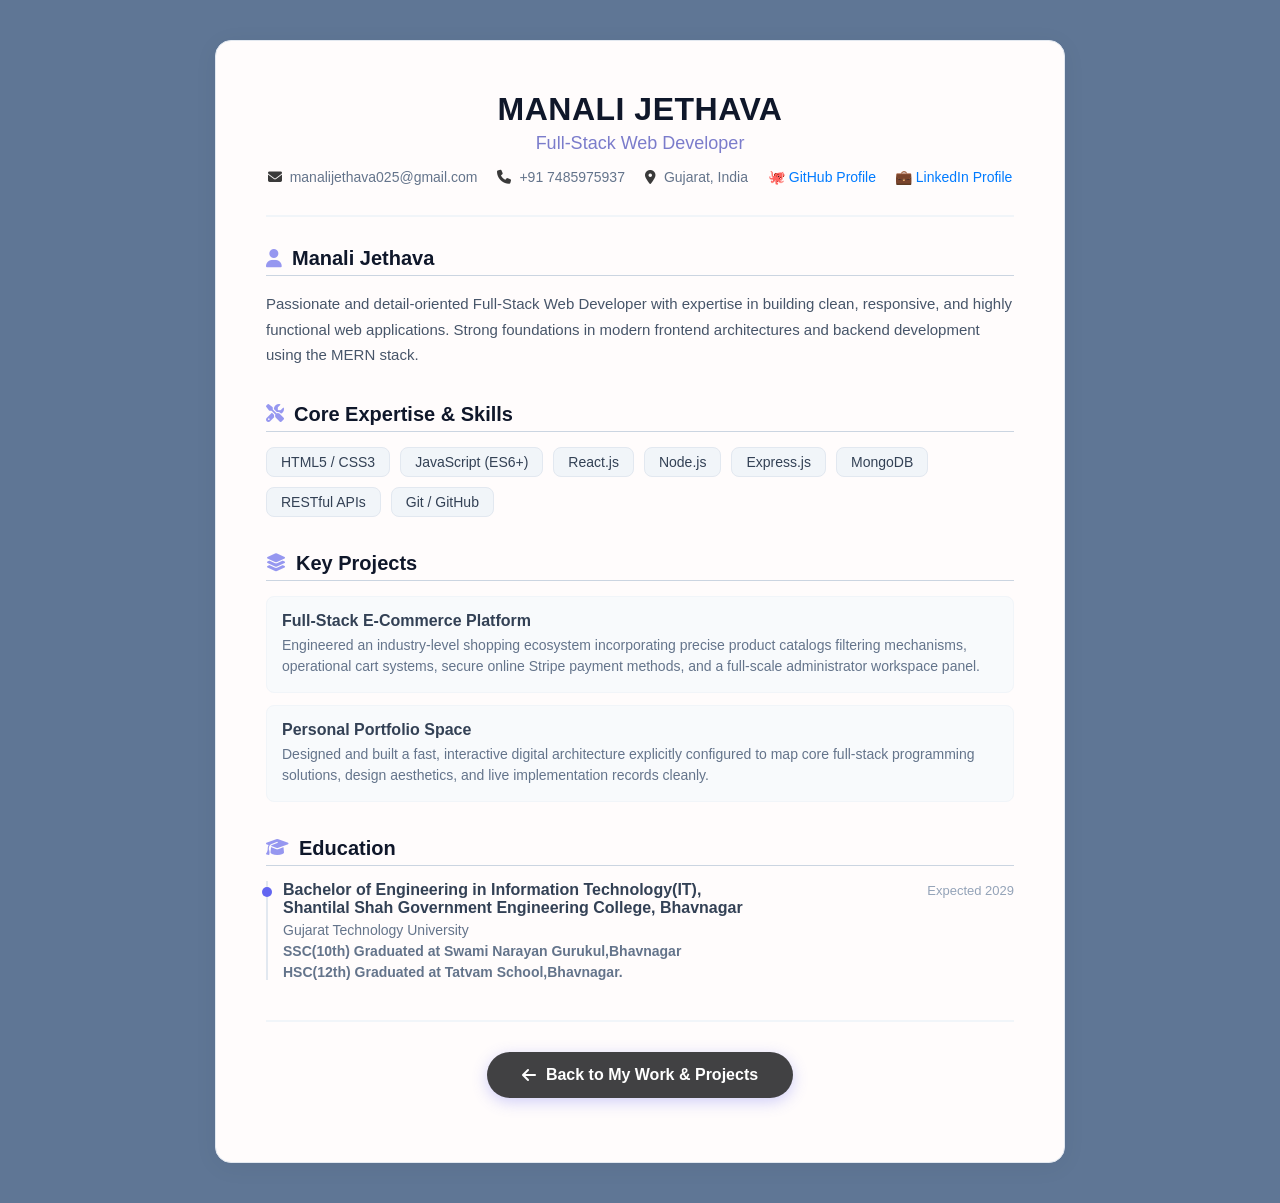
==== CV-details.html @ 57699ae6 "Add files via upload" ====
<!DOCTYPE html>
<html lang="en">
<head>
  <meta charset="UTF-8">
  <meta name="viewport" content="width=device-width, initial-scale=1.0">
  <title>Professional CV Manali Jethava</title>
  <link rel="stylesheet" href="https://cdnjs.cloudflare.com/ajax/libs/font-awesome/6.4.0/css/all.min.css">
  
  <style>
    /* Color Palette matching your clean Greyish-Blue theme */
    * { margin: 0; padding: 0; box-sizing: border-box; font-family: 'Segoe UI', Tahoma, Geneva, Verdana, sans-serif; }
    body { background-color:  #5f7695; color: #263349; padding: 40px 20px; }
    .cv-container { max-width: 850px; margin: 0 auto; background: #fffcfc; padding: 50px; border-radius: 16px; box-shadow: 0 4px 25px rgba(0,0,0,0.05); border: 1px solid #e2e8f0;  min-height: 297mm;}
    
    /* Header Styles */
    .cv-header { text-align: center; border-bottom: 2px solid #f1f5f9; padding-bottom: 30px; margin-bottom: 30px; }
    .cv-header h1 { font-size: 32px; color: #0f172a; font-weight: 700; margin-bottom: 5px; letter-spacing: 0.5px; }
    .cv-header h3 { font-size: 18px; color: #7b7ccb; font-weight: 500; margin-bottom: 15px; }
    
    /* Contact Details Grid */
    .contact-info { display: flex; justify-content: center; gap: 20px; flex-wrap: wrap; list-style: none; font-size: 14px; color: #64748b; }
    .contact-info li { display: flex; align-items: center; gap: 8px; }
    .contact-info i { color: #3a3a3a; }

    /* Core CV Content Sections */
    .cv-section { margin-bottom: 35px; }
    .section-title { font-size: 20px; color: #0f172a; font-weight: 600; margin-bottom: 15px; display: flex; align-items: center; gap: 10px; border-bottom: 1px solid #cbd5e1; padding-bottom: 5px; }
    .section-title i { color: #9697f0; font-size: 18px; }
    
    .profile-text { color: #475569; line-height: 1.7; font-size: 15px; }
    
    /* Education & Experience Timelines */
    .cv-item { margin-bottom: 20px; padding-left: 15px; border-left: 2px solid #e2e8f0; position: relative; }
    .cv-item::before { content: ''; position: absolute; left: -6px; top: 6px; width: 10px; height: 10px; background: #6366f1; border-radius: 50%; }
    .cv-item-header { display: flex; justify-content: space-between; align-items: baseline; margin-bottom: 5px; }
    .cv-item-title { font-size: 16px; font-weight: 600; color: #334155; }
    .cv-item-date { font-size: 13px; color: #94a3b8; font-weight: 500; }
    .cv-item-sub { font-size: 14px; color: #64748b; margin-bottom: 5px; }

    /* Modern Core Skill Badges */
    .skills-grid { display: flex; flex-wrap: wrap; gap: 10px; margin-top: 10px; }
    .skill-badge { background: #f1f5f9; color: #334155; font-size: 14px; font-weight: 500; padding: 6px 14px; border-radius: 8px; border: 1px solid #e2e8f0; transition: 0.2s; }
    .skill-badge:hover { background: #eef2ff; border-color: #7173e3; color: #737382; }

    /* Built Project Showcases */
    .project-item { background: #f8fafc; padding: 15px; border-radius: 8px; margin-bottom: 12px; border: 1px solid #f1f5f9; }
    .project-item h4 { font-size: 16px; color: #334155; margin-bottom: 5px; }
    .project-item p { font-size: 14px; color: #64748b; line-height: 1.5; }

    /* Dynamic Return Footer Button Styling */
    .btn-container { text-align: center; margin-top: 40px; border-top: 2px solid #f1f5f9; padding-top: 30px; }
    .back-projects-btn { display: inline-flex; align-items: center; gap: 10px; background: #414143; color: white; padding: 14px 35px; border-radius: 30px; text-decoration: none; font-size: 16px; font-weight: 600; box-shadow: 0 4px 15px rgba(99, 102, 241, 0.3); transition: all 0.3s ease; border: none; cursor: pointer; }
    .back-projects-btn:hover { background: #50505b; transform: translateY(-3px); box-shadow: 0 6px 20px rgba(99, 102, 241, 0.4); }
    .back-projects-btn i { font-size: 16px; transition: transform 0.2s; }
    .back-projects-btn:hover i { transform: translateX(-4px); }
  </style>
</head>
<body>

<div class="cv-container">
  
  <header class="cv-header">
    <h1>MANALI JETHAVA</h1>
    <h3>Full-Stack Web Developer</h3>
    <ul class="contact-info">
      <li><i class="fas fa-envelope"></i> manalijethava025@gmail.com</li>
      <li><i class="fas fa-phone"></i> +91 7485975937</li>
      <li><i class="fas fa-map-marker-alt"></i> Gujarat, India</li>
      <div class="contact-links">
    <!-- GitHub Link -->
    <a href="https://github.com/manali310" target="_blank" style="text-decoration: none; color: #007bff; margin-right: 15px;">
        🐙 GitHub Profile
    </a>

    <!-- LinkedIn Link -->
    <a href="https://www.linkedin.com/in/manali-jethava-302152377?utm_source=share_via&utm_content=profile&utm_medium=member_android" target="_blank" style="text-decoration: none; color: #007bff;">
        💼 LinkedIn Profile
    </a>
</div>
    </ul>
  </header>

  <section class="cv-section">
    <div class="section-title"><i class="fas fa-user"></i> Manali Jethava</div>
    <p class="profile-text">
      Passionate and detail-oriented Full-Stack Web Developer with expertise in building clean, responsive, and highly functional web applications. Strong foundations in modern frontend architectures and backend development using the MERN stack.
    </p>
  </section>

  <section class="cv-section">
    <div class="section-title"><i class="fas fa-tools"></i> Core Expertise & Skills</div>
    <div class="skills-grid">
      <span class="skill-badge">HTML5 / CSS3</span>
      <span class="skill-badge">JavaScript (ES6+)</span>
      <span class="skill-badge">React.js</span>
      <span class="skill-badge">Node.js</span>
      <span class="skill-badge">Express.js</span>
      <span class="skill-badge">MongoDB</span>
      <span class="skill-badge">RESTful APIs</span>
      <span class="skill-badge">Git / GitHub</span>
    </div>
  </section>

  <section class="cv-section">
    <div class="section-title"><i class="fas fa-layer-group"></i> Key Projects</div>
    
    <div class="project-item">
      <h4>Full-Stack E-Commerce Platform</h4>
      <p>Engineered an industry-level shopping ecosystem incorporating precise product catalogs filtering mechanisms, operational cart systems, secure online Stripe payment methods, and a full-scale administrator workspace panel.</p>
    </div>

    <div class="project-item">
      <h4>Personal Portfolio Space</h4>
      <p>Designed and built a fast, interactive digital architecture explicitly configured to map core full-stack programming solutions, design aesthetics, and live implementation records cleanly.</p>
    </div>
  </section>

  <section class="cv-section">
    <div class="section-title"><i class="fas fa-graduation-cap"></i> Education</div>
    
    <div class="cv-item">
      <div class="cv-item-header">
        <div class="cv-item-title">Bachelor of Engineering in Information Technology(IT),<br> Shantilal Shah Government Engineering College, Bhavnagar</div>
        <div class="cv-item-date"> Expected 2029</div>
      </div>
      <div class="cv-item-sub">Gujarat Technology University</div>
      <div class="cv-item-sub"><b>SSC(10th) Graduated at Swami Narayan Gurukul,Bhavnagar</b></div>
      <div class="cv-item-sub"><b>HSC(12th) Graduated at Tatvam School,Bhavnagar.</b></div>
    </div>
  </section>

  <div class="btn-container">
    <button class="back-projects-btn" id="backBtn">
      <i class="fas fa-arrow-left"></i> Back to My Work & Projects
    </button>
  </div>

</div>

<script>
  document.getElementById('backBtn').addEventListener('click', function() {
    // Redirects browser location instantly to your home layout
    window.location.href = 'project.html'; 
  });
</script>

</body>
</html>
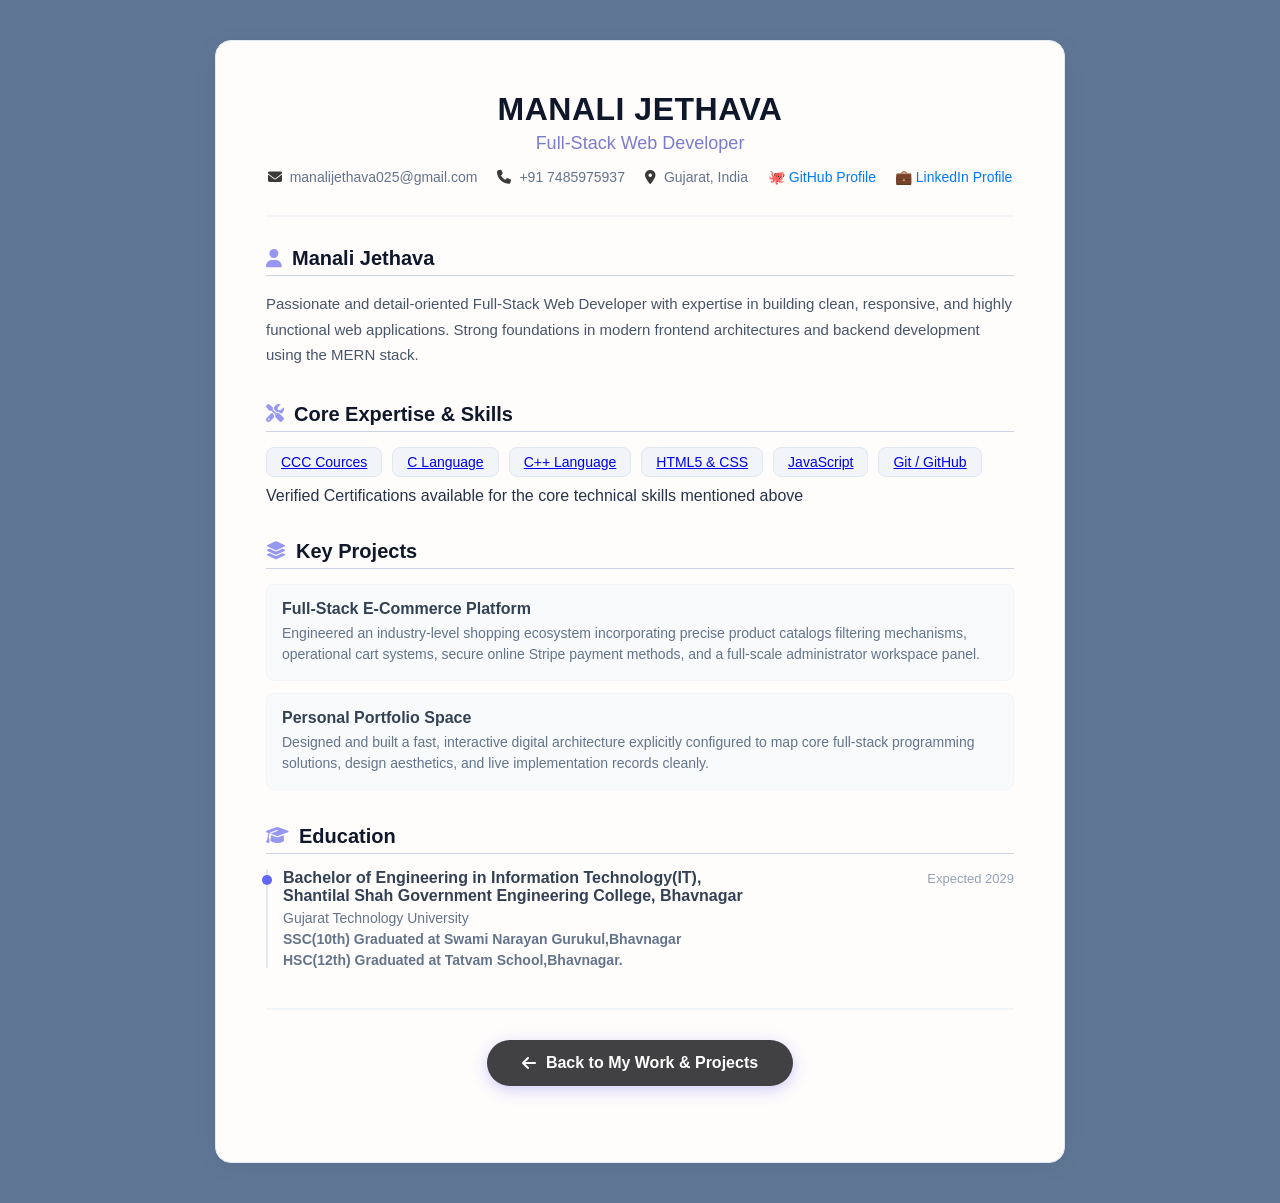
==== commit 0ab7c519: "Update CV-details.html" ====
--- a/CV-details.html
+++ b/CV-details.html
@@ -90,16 +90,14 @@
   <section class="cv-section">
     <div class="section-title"><i class="fas fa-tools"></i> Core Expertise & Skills</div>
     <div class="skills-grid">
-      <span class="skill-badge">HTML5 / CSS3</span>
-      <span class="skill-badge">JavaScript (ES6+)</span>
-      <span class="skill-badge">React.js</span>
-      <span class="skill-badge">Node.js</span>
-      <span class="skill-badge">Express.js</span>
-      <span class="skill-badge">MongoDB</span>
-      <span class="skill-badge">RESTful APIs</span>
-      <span class="skill-badge">Git / GitHub</span>
-    </div>
-  </section>
+      <span class="skill-badge"><a href="CCC.jpeg">CCC Cources</a></span>
+            <span class="skill-badge"><a href="C-Language.jpeg">C Language</a></span> 
+            <span class="skill-badge"><a href="C++.jpeg">C++ Language</a></span>
+            <span class="skill-badge"><a href="HTML..jpg">HTML5 & CSS</a></span>
+            <span class="skill-badge"><a href="javascript.jpeg">JavaScript</a></span>
+             <span class="skill-badge"><a href="GitHub.jpeg">Git / GitHub</a></span>
+  <p>Verified Certifications available for the core technical skills mentioned above</p>
+ </section>
 
   <section class="cv-section">
     <div class="section-title"><i class="fas fa-layer-group"></i> Key Projects</div>
@@ -145,4 +143,4 @@
 </script>
 
 </body>
-</html>+</html>
